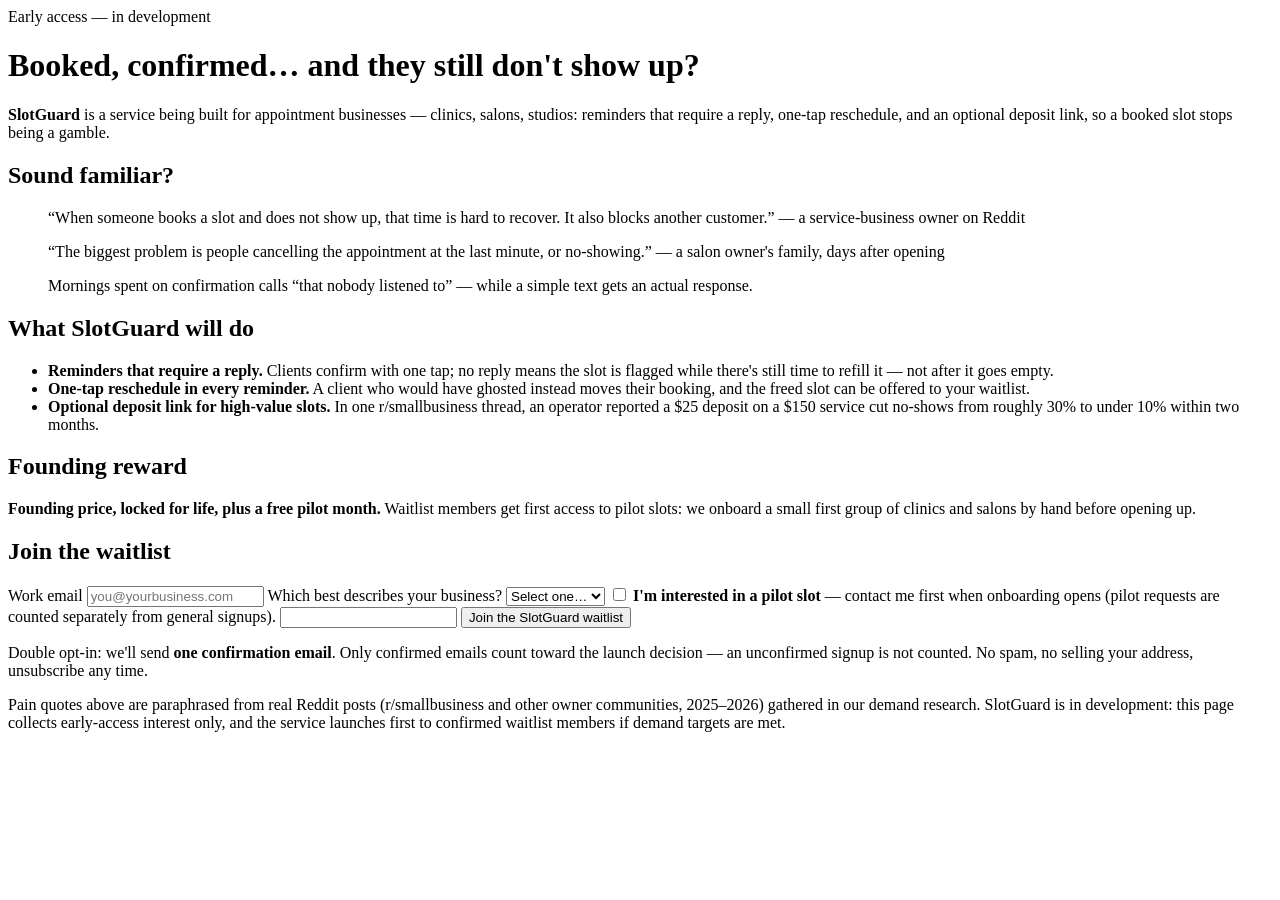
==== no-show-killer/index.html @ 1d7a9c94 "Add waitlist: no-show-killer/index.html" ====
<!DOCTYPE html>
<html lang="en">
<head>
<meta charset="utf-8">
<meta name="viewport" content="width=device-width, initial-scale=1">
<title>SlotGuard — booked slots that stop going empty</title>
<meta name="description" content="Reply-to-confirm reminders, one-tap reschedule and deposit links for clinics, salons and studios. Join the early-access waitlist.">
<link rel="stylesheet" href="../assets/styles.css">
</head>
<body data-candidate="no-show-killer">
  <main class="wrap">
    <span class="badge">Early access — in development</span>
    <h1>Booked, confirmed… and they still don't show up?</h1>
    <p class="lede"><strong>SlotGuard</strong> is a service being built for appointment
    businesses — clinics, salons, studios: reminders that require a reply, one-tap
    reschedule, and an optional deposit link, so a booked slot stops being a gamble.</p>

    <section class="card">
      <h2>Sound familiar?</h2>
      <blockquote>“When someone books a slot and does not show up, that time is hard to
      recover. It also blocks another customer.” — a service-business owner on Reddit</blockquote>
      <blockquote>“The biggest problem is people cancelling the appointment at the last
      minute, or no-showing.” — a salon owner's family, days after opening</blockquote>
      <blockquote>Mornings spent on confirmation calls “that nobody listened to” — while
      a simple text gets an actual response.</blockquote>
    </section>

    <section class="card">
      <h2>What SlotGuard will do</h2>
      <ul>
        <li><strong>Reminders that require a reply.</strong> Clients confirm with one tap;
        no reply means the slot is flagged while there's still time to refill it — not
        after it goes empty.</li>
        <li><strong>One-tap reschedule in every reminder.</strong> A client who would have
        ghosted instead moves their booking, and the freed slot can be offered to your
        waitlist.</li>
        <li><strong>Optional deposit link for high-value slots.</strong> In one
        r/smallbusiness thread, an operator reported a $25 deposit on a $150 service cut
        no-shows from roughly 30% to under 10% within two months.</li>
      </ul>
    </section>

    <section class="card reward">
      <h2>Founding reward</h2>
      <p><strong>Founding price, locked for life, plus a free pilot month.</strong>
      Waitlist members get first access to pilot slots: we onboard a small first group
      of clinics and salons by hand before opening up.</p>
    </section>

    <section class="card">
      <h2>Join the waitlist</h2>
      <form id="waitlist-form" novalidate>
        <label for="email">Work email</label>
        <input type="email" id="email" name="email" required autocomplete="email"
               placeholder="you@yourbusiness.com">
        <label for="role">Which best describes your business?</label>
        <select id="role" name="role" required>
          <option value="" disabled selected>Select one…</option>
          <!-- Role options are filled in from the per-candidate config in waitlist.js -->
        </select>
        <label class="checkbox">
          <input type="checkbox" name="pilot_interest">
          <span><strong>I'm interested in a pilot slot</strong> — contact me first when
          onboarding opens (pilot requests are counted separately from general signups).</span>
        </label>
        <input type="hidden" name="candidate" value="">
        <input type="hidden" name="referred_by" value="">
        <input type="hidden" name="source" value="">
        <input type="text" name="website" class="hp" tabindex="-1" autocomplete="off" aria-hidden="true">
        <button type="submit">Join the SlotGuard waitlist</button>
        <p class="fineprint">Double opt-in: we'll send <strong>one confirmation email</strong>.
        Only confirmed emails count toward the launch decision — an unconfirmed signup is
        not counted. No spam, no selling your address, unsubscribe any time.</p>
      </form>

      <div id="success-panel" hidden>
        <h2>You're almost in — check your inbox to confirm.</h2>
        <p>We sent a confirmation email. <strong>Your place only counts once you
        confirm</strong> — that's what keeps this list honest.</p>
        <p class="position">Your place in line: <span id="position-number">#–</span></p>
        <p>Want to move up and help this launch? Share your personal link — when someone
        joins through it <em>and confirms</em>, you're credited:</p>
        <div class="share-row">
          <input type="text" id="referral-link" readonly value="">
          <button type="button" id="copy-referral">Copy link</button>
        </div>
      </div>
    </section>

    <p class="footnote">Pain quotes above are paraphrased from real Reddit posts
    (r/smallbusiness and other owner communities, 2025–2026) gathered in our demand
    research. SlotGuard is in development: this page collects early-access interest only,
    and the service launches first to confirmed waitlist members if demand targets are met.</p>
  </main>
  <script src="../assets/waitlist.js"></script>
</body>
</html>
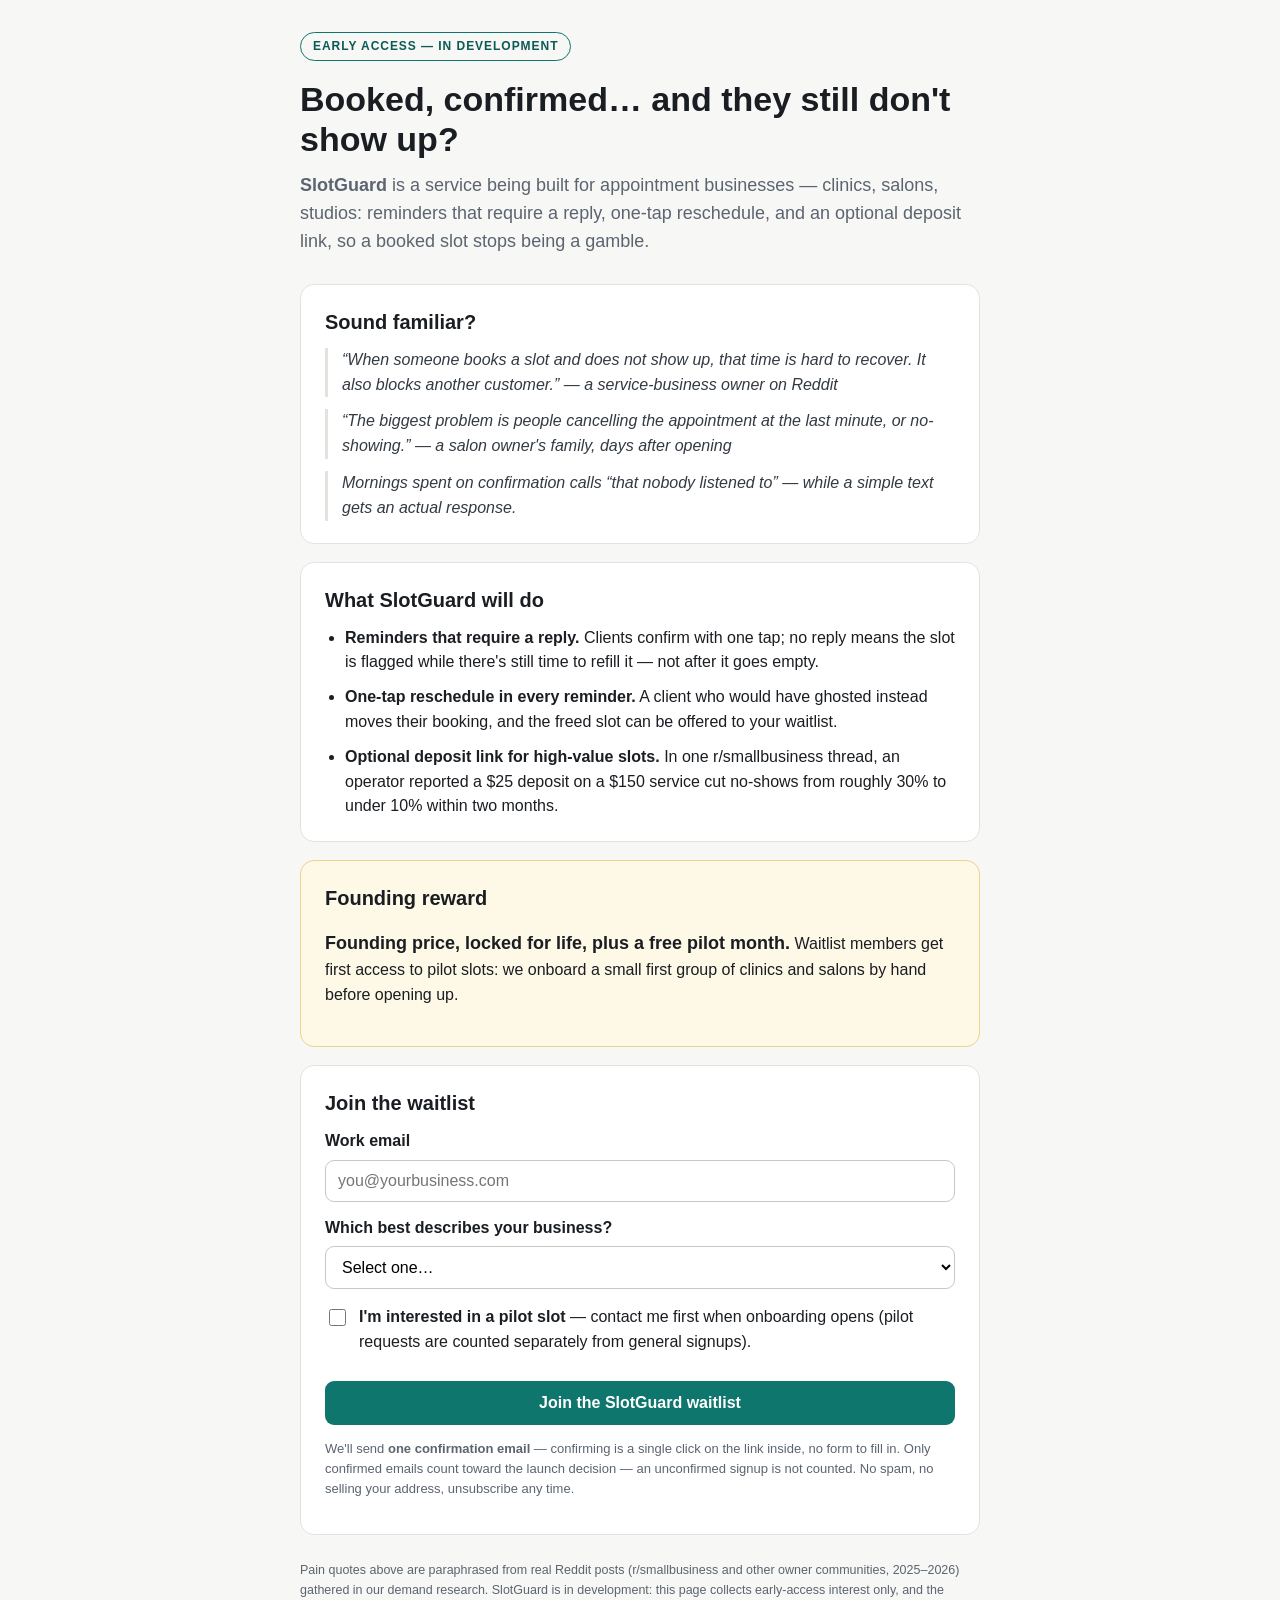
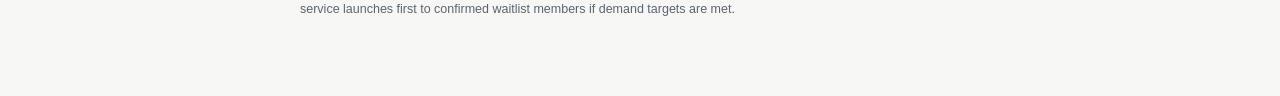
==== commit 583a9b63: "Soften confirmation copy: one click, no forms (SlotGuard)" ====
--- a/no-show-killer/index.html
+++ b/no-show-killer/index.html
@@ -68,15 +68,17 @@
         <input type="hidden" name="source" value="">
         <input type="text" name="website" class="hp" tabindex="-1" autocomplete="off" aria-hidden="true">
         <button type="submit">Join the SlotGuard waitlist</button>
-        <p class="fineprint">Double opt-in: we'll send <strong>one confirmation email</strong>.
-        Only confirmed emails count toward the launch decision — an unconfirmed signup is
-        not counted. No spam, no selling your address, unsubscribe any time.</p>
+        <p class="fineprint">We'll send <strong>one confirmation email</strong> — confirming
+        is a single click on the link inside, no form to fill in. Only confirmed emails
+        count toward the launch decision — an unconfirmed signup is not counted. No spam,
+        no selling your address, unsubscribe any time.</p>
       </form>
 
       <div id="success-panel" hidden>
-        <h2>You're almost in — check your inbox to confirm.</h2>
-        <p>We sent a confirmation email. <strong>Your place only counts once you
-        confirm</strong> — that's what keeps this list honest.</p>
+        <h2>One more step — check your inbox.</h2>
+        <p>We just emailed you a confirmation link — <strong>one click and you're on
+        the list. No forms to fill.</strong> Your place only counts once you click —
+        that's what keeps this list honest.</p>
         <p class="position">Your place in line: <span id="position-number">#–</span></p>
         <p>Want to move up and help this launch? Share your personal link — when someone
         joins through it <em>and confirms</em>, you're credited:</p>
--- a/assets/styles.css
+++ b/assets/styles.css
@@ -0,0 +1,77 @@
+/* Shared stylesheet — PaidChase + SlotGuard waitlist tests. No framework. */
+:root {
+  --ink: #1a1d21;
+  --muted: #5b6470;
+  --bg: #f7f7f5;
+  --card: #ffffff;
+  --line: #e3e3de;
+  --accent: #0f766e;
+  --accent-ink: #0b5a54;
+  --reward-bg: #fef9e7;
+  --reward-line: #e8d48b;
+  --radius: 14px;
+}
+* { box-sizing: border-box; }
+body {
+  margin: 0;
+  font-family: -apple-system, BlinkMacSystemFont, "Segoe UI", Roboto, Helvetica, Arial, sans-serif;
+  background: var(--bg);
+  color: var(--ink);
+  line-height: 1.55;
+}
+.wrap { max-width: 720px; margin: 0 auto; padding: 32px 20px 64px; }
+.badge {
+  display: inline-block; font-size: 12px; font-weight: 700; letter-spacing: .08em;
+  text-transform: uppercase; color: var(--accent-ink);
+  border: 1px solid var(--accent); border-radius: 999px; padding: 4px 12px; margin-bottom: 18px;
+}
+h1 { font-size: 34px; line-height: 1.2; margin: 0 0 12px; }
+h2 { font-size: 20px; margin: 0 0 10px; }
+.lede { font-size: 18px; color: var(--muted); margin: 0 0 28px; }
+.card {
+  background: var(--card); border: 1px solid var(--line); border-radius: var(--radius);
+  padding: 22px 24px; margin-bottom: 18px;
+}
+.card ul { margin: 0; padding-left: 20px; }
+.card li { margin-bottom: 10px; }
+.card li:last-child { margin-bottom: 0; }
+blockquote {
+  margin: 0 0 12px; padding-left: 14px; border-left: 3px solid var(--line);
+  color: #333a42; font-style: italic;
+}
+blockquote:last-child { margin-bottom: 0; }
+.reward { background: var(--reward-bg); border: 1px solid var(--reward-line); }
+.reward strong { font-size: 18px; }
+label { display: block; font-weight: 600; margin: 14px 0 6px; }
+label:first-of-type { margin-top: 0; }
+input[type="email"], select {
+  width: 100%; padding: 11px 12px; font-size: 16px;
+  border: 1px solid #c9c9c2; border-radius: 9px; background: #fff;
+}
+.checkbox { display: flex; gap: 10px; align-items: flex-start; font-weight: 400; margin-top: 16px; }
+.checkbox input { margin-top: 4px; width: 17px; height: 17px; flex: none; }
+button[type="submit"], .btn {
+  display: inline-block; width: 100%; margin-top: 20px; padding: 13px 16px;
+  font-size: 16px; font-weight: 700; color: #fff; background: var(--accent);
+  border: 0; border-radius: 9px; cursor: pointer; text-decoration: none; text-align: center;
+}
+button[type="submit"]:hover, .btn:hover { background: var(--accent-ink); }
+.fineprint { font-size: 13px; color: var(--muted); margin-top: 14px; }
+.hp { position: absolute; left: -9999px; width: 1px; height: 1px; opacity: 0; }
+#success-panel { border-color: var(--accent); }
+#success-panel .position { font-size: 22px; font-weight: 800; margin: 4px 0 10px; }
+.share-row { display: flex; gap: 8px; margin-top: 8px; }
+.share-row input {
+  flex: 1; padding: 10px 12px; font-size: 14px;
+  border: 1px solid #c9c9c2; border-radius: 9px; background: #fbfbfa;
+}
+.share-row button {
+  padding: 10px 16px; font-weight: 700; color: #fff; background: var(--ink);
+  border: 0; border-radius: 9px; cursor: pointer; white-space: nowrap;
+}
+.footnote { font-size: 12.5px; color: var(--muted); margin-top: 26px; }
+.test-grid { display: grid; gap: 16px; }
+@media (min-width: 560px) { .test-grid { grid-template-columns: 1fr 1fr; } }
+.test-card { display: block; text-decoration: none; color: var(--ink); }
+.test-card:hover { border-color: var(--accent); }
+.test-card h2 { color: var(--accent-ink); }
